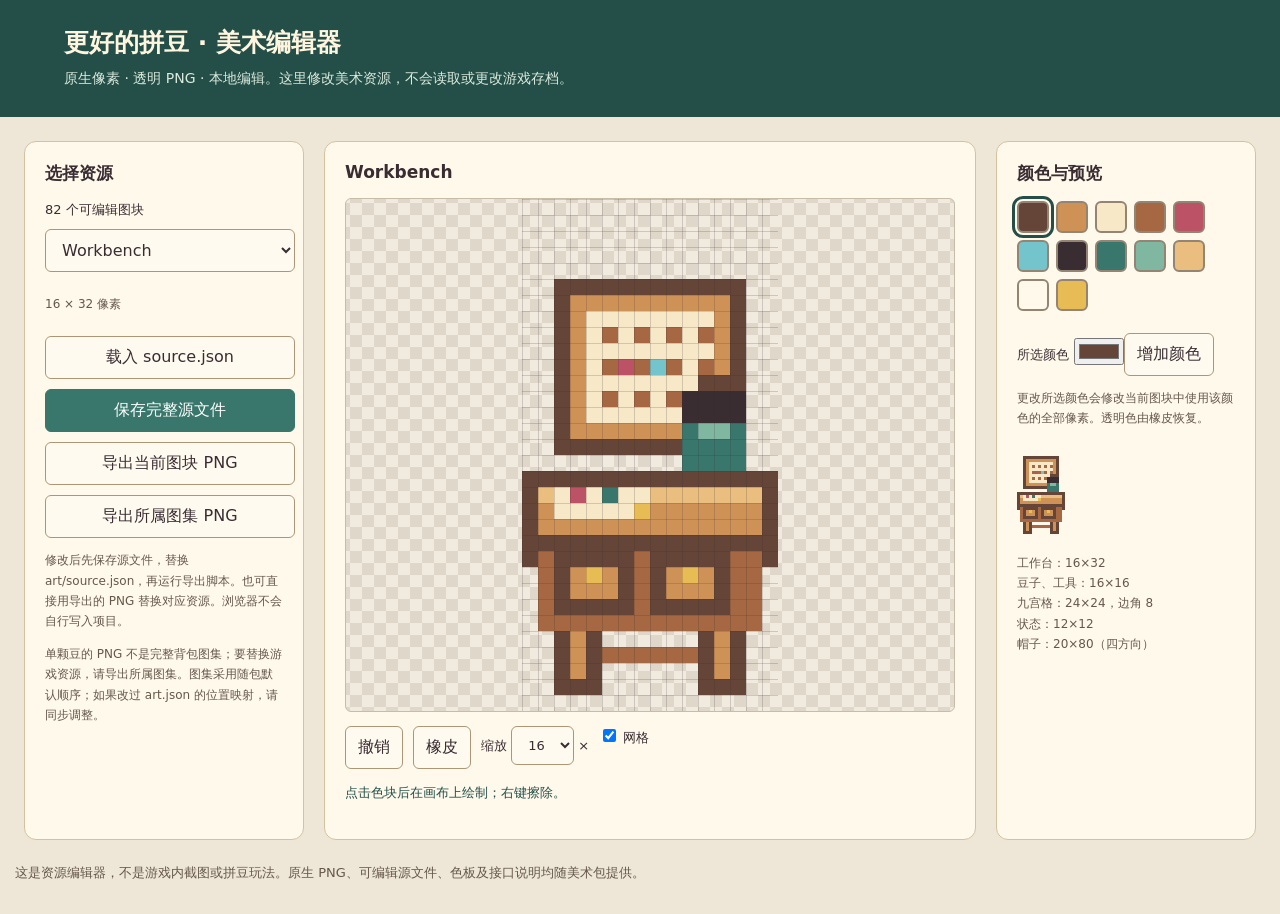
==== art/source-editor.html @ eb738bab "Publish Better Beads 1.0.0 RC7 source and release documentation" ====
<!doctype html><html lang="zh-CN"><meta charset="utf-8"><meta name="viewport" content="width=device-width,initial-scale=1"><title>更好的拼豆 · 美术编辑器</title>
<style>
:root{font-family:system-ui,"Microsoft YaHei",sans-serif;color:#392d32;background:#eee6d7}*{box-sizing:border-box}body{margin:0}header{background:#244f48;color:#fff5df;padding:26px 5vw}h1{font-size:25px;margin:0 0 8px}header p{margin:0;font-size:14px;color:#dbebdd}main{max-width:1300px;padding:24px;margin:auto;display:grid;grid-template-columns:280px 1fr 260px;gap:20px}.card{background:#fff9ec;border:1px solid #d4c1a2;border-radius:12px;padding:20px;min-width:0}h2{font-size:17px;margin:0 0 16px}p{line-height:1.7;font-size:14px}button,select,input{font:inherit}button,select{padding:10px 12px;border:1px solid #ad9676;border-radius:6px;background:#fffaf0;color:#392d32;cursor:pointer}button:hover{border-color:#39776c;background:#e3eddf}button.primary{background:#39776c;color:white;border-color:#39776c}button:focus-visible,select:focus-visible{outline:3px solid #ce8545;outline-offset:2px}.stack{display:grid;gap:10px}.small{font-size:12px;color:#65584b}.view{overflow:auto;display:grid;place-items:center;min-height:390px;background:repeating-conic-gradient(#ded7ca 0 25%,#f0eadf 0 50%) 50%/24px 24px;border:1px solid #c8bca8;border-radius:6px;margin-bottom:14px}canvas{image-rendering:pixelated;touch-action:none;cursor:crosshair;max-width:none}#palette{display:flex;flex-wrap:wrap;gap:7px;margin:12px 0}.swatch{width:32px;height:32px;padding:0;border:2px solid #948473}.swatch.selected{outline:3px solid #244f48;outline-offset:2px}#preview{cursor:default}#message{min-height:24px;font-size:13px;color:#244f48}a{color:#39776c}label{font-size:13px}footer{max-width:1250px;margin:0 auto 32px;color:#65584b;font-size:13px}@media(max-width:980px){main{grid-template-columns:240px 1fr}.right{grid-column:1/-1}}@media(max-width:640px){main{grid-template-columns:1fr}.view{min-height:320px}}
</style>
<header><h1>更好的拼豆 · 美术编辑器</h1><p>原生像素 · 透明 PNG · 本地编辑。这里修改美术资源，不会读取或更改游戏存档。</p></header>
<main><section class="card"><h2>选择资源</h2><div class="stack"><label for="sprite">82 个可编辑图块</label><select id="sprite"></select><p class="small" id="size"></p><button id="load">载入 source.json</button><input type="file" id="file" accept=".json" hidden><button id="json" class="primary">保存完整源文件</button><button id="png">导出当前图块 PNG</button><button id="atlas">导出所属图集 PNG</button></div><p class="small">修改后先保存源文件，替换 art/source.json，再运行导出脚本。也可直接用导出的 PNG 替换对应资源。浏览器不会自行写入项目。</p><p class="small">单颗豆的 PNG 不是完整背包图集；要替换游戏资源，请导出所属图集。图集采用随包默认顺序；如果改过 art.json 的位置映射，请同步调整。</p></section>
<section class="card"><h2 id="title">像素画布</h2><div class="view"><canvas id="paint" aria-label="逐像素绘制画布"></canvas></div><div style="display:flex;gap:10px;flex-wrap:wrap"><button id="undo">撤销</button><button id="erase">橡皮</button><label>缩放 <select id="zoom"><option>8</option><option selected>16</option><option>24</option><option>32</option></select> ×</label><label><input id="grid" type="checkbox" checked> 网格</label></div><p id="message" role="status">点击色块后在画布上绘制；右键擦除。</p></section>
<section class="card right"><h2>颜色与预览</h2><div id="palette"></div><label for="color">所选颜色</label> <input type="color" id="color"><button id="newColor" style="margin-top:10px">增加颜色</button><p class="small">更改所选颜色会修改当前图块中使用该颜色的全部像素。透明色由橡皮恢复。</p><canvas id="preview" aria-label="无网格像素预览"></canvas><p class="small">工作台：16×32<br>豆子、工具：16×16<br>九宫格：24×24，边角 8<br>状态：12×12<br>帽子：20×80（四方向）</p></section></main>
<footer>这是资源编辑器，不是游戏内截图或拼豆玩法。原生 PNG、可编辑源文件、色板及接口说明均随美术包提供。</footer>
<script src="source-data.js"></script><script>
'use strict';
let source=structuredClone(window.BEAD_ART_SOURCE),selected='',symbol='',history=[],drawing=false,strokeSymbol='',erasing=false;
const $=id=>document.getElementById(id),ctx=$('paint').getContext('2d'),pr=$('preview').getContext('2d');
const sprite=()=>source.sprites[selected];
function rgba(c){return '#'+(c.length===6?c+'ff':c)}
function raster(s){let c=document.createElement('canvas');c.width=s.width;c.height=s.height;let g=c.getContext('2d');s.pixels.forEach((row,y)=>[...row].forEach((k,x)=>{g.fillStyle=rgba(s.palette[k]);g.fillRect(x,y,1,1)}));return c}
function options(){let old=selected;$('sprite').replaceChildren(...Object.keys(source.sprites).map(id=>{let o=document.createElement('option');o.value=id;o.textContent=id;return o}));selected=source.sprites[old]?old:Object.keys(source.sprites)[0];$('sprite').value=selected;choose()}
function choose(){selected=$('sprite').value;history=[];symbol=Object.keys(sprite().palette).find(k=>sprite().palette[k]!=='00000000')||'.';erasing=false;palette();draw()}
function palette(){$('palette').replaceChildren(...Object.entries(sprite().palette).map(([k,c])=>{let b=document.createElement('button');b.className='swatch'+(k===symbol?' selected':'');b.style.background=rgba(c);b.title=k+' #'+c;b.setAttribute('aria-label','颜色 '+c);b.onclick=()=>{symbol=k;erasing=false;palette()};return b}));$('color').value='#'+sprite().palette[symbol].slice(0,6);$('erase').textContent=erasing?'橡皮已选中':'橡皮'}
function draw(){let s=sprite(),z=+$('zoom').value;let img=raster(s);$('paint').width=s.width*z;$('paint').height=s.height*z;ctx.imageSmoothingEnabled=false;ctx.drawImage(img,0,0,s.width*z,s.height*z);if($('grid').checked){ctx.strokeStyle='#392d3230';ctx.lineWidth=1;ctx.beginPath();for(let x=0;x<=s.width;x++){ctx.moveTo(x*z+.5,0);ctx.lineTo(x*z+.5,s.height*z)}for(let y=0;y<=s.height;y++){ctx.moveTo(0,y*z+.5);ctx.lineTo(s.width*z,y*z+.5)}ctx.stroke()}
$('preview').width=s.width*3;$('preview').height=s.height*3;pr.imageSmoothingEnabled=false;pr.drawImage(img,0,0,s.width*3,s.height*3);$('title').textContent=selected;$('size').textContent=s.width+' × '+s.height+' 像素';$('undo').disabled=!history.length}
function checkpoint(){history.push(JSON.stringify(sprite()));if(history.length>80)history.shift()}
function clearSymbol(){let s=sprite(),key=Object.keys(s.palette).find(k=>s.palette[k]==='00000000');if(key)return key;key=freeSymbol();s.palette[key]='00000000';return key}
function freeSymbol(){let chars='.0123456789ABCDEFGHIJKLMNOPQRSTUVWXYZabcdefghijklmnopqrstuvwxyz!$%&()*+,-/:;<=>?@[]^_{|}~';let c=[...chars].find(k=>!(k in sprite().palette));if(!c)throw Error('色板已满');return c}
function paint(e){let r=$('paint').getBoundingClientRect(),s=sprite(),x=Math.floor((e.clientX-r.left)/r.width*s.width),y=Math.floor((e.clientY-r.top)/r.height*s.height);if(x<0||y<0||x>=s.width||y>=s.height)return;let row=[...s.pixels[y]];row[x]=strokeSymbol;s.pixels[y]=row.join('');draw()}
$('paint').oncontextmenu=e=>e.preventDefault();$('paint').onpointerdown=e=>{e.preventDefault();checkpoint();drawing=true;strokeSymbol=e.button===2||erasing?clearSymbol():symbol;$('paint').setPointerCapture(e.pointerId);paint(e)};$('paint').onpointermove=e=>{if(drawing)paint(e)};$('paint').onpointerup=$('paint').onpointercancel=()=>{drawing=false;palette();$('message').textContent='有修改尚未导出，请保存完整源文件。'};
$('sprite').onchange=choose;$('zoom').onchange=$('grid').onchange=draw;$('undo').onclick=()=>{if(history.length){source.sprites[selected]=JSON.parse(history.pop());if(!(symbol in sprite().palette))symbol=Object.keys(sprite().palette)[0];palette();draw()}};
$('erase').onclick=()=>{erasing=!erasing;palette()};$('color').onchange=()=>{checkpoint();sprite().palette[symbol]=$('color').value.slice(1);palette();draw()};$('newColor').onclick=()=>{try{checkpoint();symbol=freeSymbol();sprite().palette[symbol]=$('color').value.slice(1);erasing=false;palette();draw()}catch(e){$('message').textContent=e.message}};
function download(blob,name){let a=document.createElement('a'),u=URL.createObjectURL(blob);a.href=u;a.download=name;a.click();setTimeout(()=>URL.revokeObjectURL(u),10000)}
$('json').onclick=()=>{download(new Blob([JSON.stringify(source,null,2)+'\n'],{type:'application/json'}),'source.json');$('message').textContent='已导出源文件。把它保存到 art/source.json，再运行导出脚本。'};
$('png').onclick=()=>raster(sprite()).toBlob(b=>download(b,selected.split('/').at(-1)+'.png'));
$('atlas').onclick=()=>{let prefix=selected.split('/')[0]+'/',cfg={ 'bead/':[8,16,'Beads.png'],'ui/':[10,24,'Ui.png'],'icon/':[12,16,'Icons.png'],'status/':[8,12,'Status.png']}[prefix];if(!cfg){$('png').click();return}let names=Object.keys(source.sprites).filter(n=>n.startsWith(prefix)),[cols,cell,file]=cfg,c=document.createElement('canvas');c.width=cols*cell;c.height=Math.ceil(names.length/cols)*cell;let g=c.getContext('2d');names.forEach((n,i)=>g.drawImage(raster(source.sprites[n]),i%cols*cell,Math.floor(i/cols)*cell));c.toBlob(b=>download(b,file));$('message').textContent='已导出 '+file+'，保留 art.json 中的对应位置映射。'};
$('load').onclick=()=>$('file').click();$('file').onchange=async()=>{try{let next=JSON.parse(await $('file').files[0].text());if(next.schema!==1||!next.sprites||Object.keys(next.sprites).length>512)throw Error('不是支持的资源源文件');for(let s of Object.values(next.sprites)){if(!Number.isInteger(s.width)||!Number.isInteger(s.height)||s.width<1||s.height<1||s.width>256||s.height>256||!s.palette||!Array.isArray(s.pixels)||s.pixels.length!==s.height||s.pixels.some(r=>typeof r!=='string'||r.length!==s.width||[...r].some(c=>!/^[0-9a-f]{6}([0-9a-f]{2})?$/i.test(s.palette[c]||''))))throw Error('图块数据无效')}source=next;options();$('message').textContent='源文件已载入，尚未写入项目。'}catch(e){$('message').textContent='无法载入：'+e.message}};
options();
</script></html>
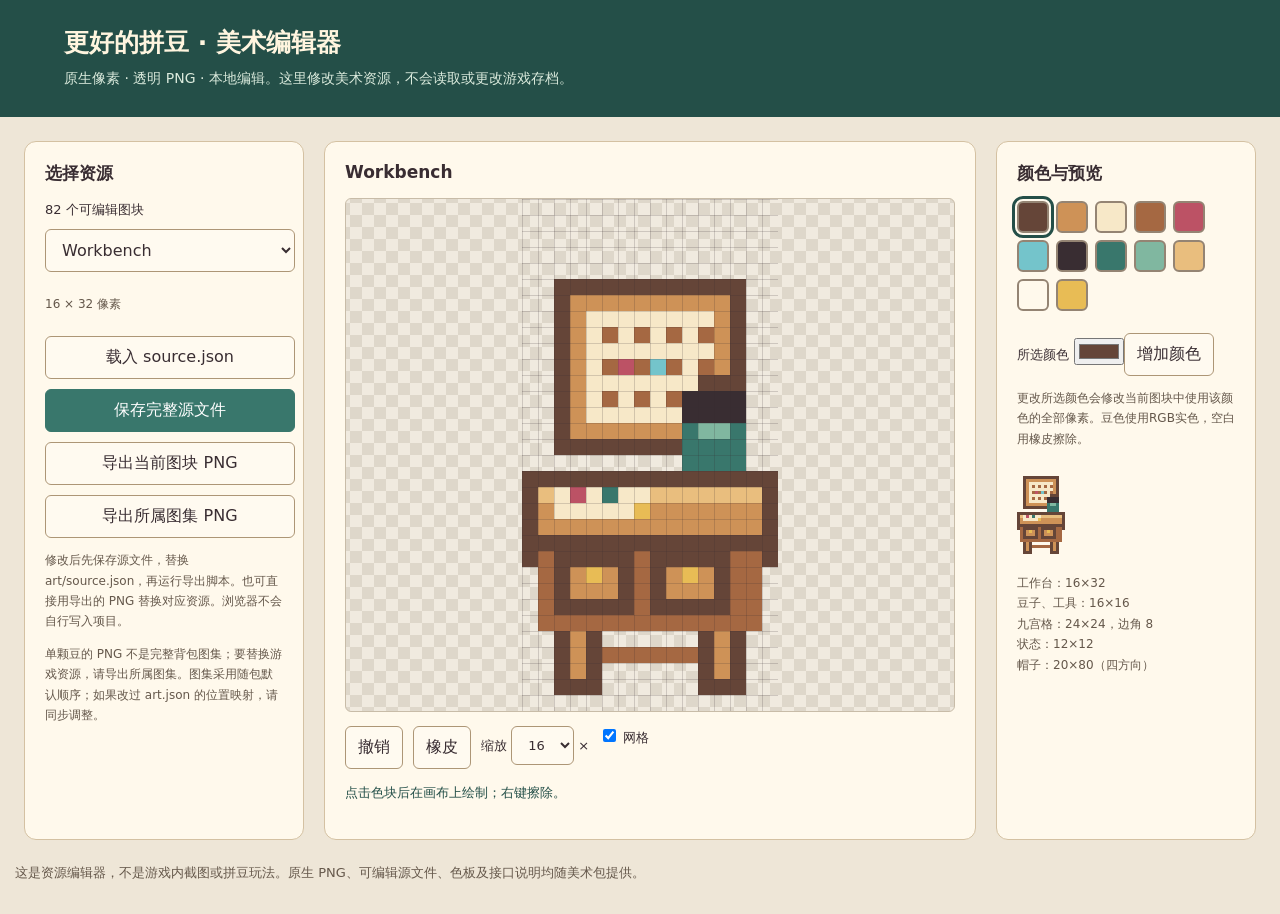
==== commit eebc4a4b: "Release Better Beads 1.1.0 RC4: decorating, shape weapons and player experience" ====
--- a/art/source-editor.html
+++ b/art/source-editor.html
@@ -5,31 +5,50 @@
 <header><h1>更好的拼豆 · 美术编辑器</h1><p>原生像素 · 透明 PNG · 本地编辑。这里修改美术资源，不会读取或更改游戏存档。</p></header>
 <main><section class="card"><h2>选择资源</h2><div class="stack"><label for="sprite">82 个可编辑图块</label><select id="sprite"></select><p class="small" id="size"></p><button id="load">载入 source.json</button><input type="file" id="file" accept=".json" hidden><button id="json" class="primary">保存完整源文件</button><button id="png">导出当前图块 PNG</button><button id="atlas">导出所属图集 PNG</button></div><p class="small">修改后先保存源文件，替换 art/source.json，再运行导出脚本。也可直接用导出的 PNG 替换对应资源。浏览器不会自行写入项目。</p><p class="small">单颗豆的 PNG 不是完整背包图集；要替换游戏资源，请导出所属图集。图集采用随包默认顺序；如果改过 art.json 的位置映射，请同步调整。</p></section>
 <section class="card"><h2 id="title">像素画布</h2><div class="view"><canvas id="paint" aria-label="逐像素绘制画布"></canvas></div><div style="display:flex;gap:10px;flex-wrap:wrap"><button id="undo">撤销</button><button id="erase">橡皮</button><label>缩放 <select id="zoom"><option>8</option><option selected>16</option><option>24</option><option>32</option></select> ×</label><label><input id="grid" type="checkbox" checked> 网格</label></div><p id="message" role="status">点击色块后在画布上绘制；右键擦除。</p></section>
-<section class="card right"><h2>颜色与预览</h2><div id="palette"></div><label for="color">所选颜色</label> <input type="color" id="color"><button id="newColor" style="margin-top:10px">增加颜色</button><p class="small">更改所选颜色会修改当前图块中使用该颜色的全部像素。透明色由橡皮恢复。</p><canvas id="preview" aria-label="无网格像素预览"></canvas><p class="small">工作台：16×32<br>豆子、工具：16×16<br>九宫格：24×24，边角 8<br>状态：12×12<br>帽子：20×80（四方向）</p></section></main>
+<section class="card right"><h2>颜色与预览</h2><div id="palette"></div><label for="color">所选颜色</label> <input type="color" id="color"><button id="newColor" style="margin-top:10px">增加颜色</button><p class="small">更改所选颜色会修改当前图块中使用该颜色的全部像素。豆色使用RGB实色，空白用橡皮擦除。</p><canvas id="preview" aria-label="无网格像素预览"></canvas><p class="small">工作台：16×32<br>豆子、工具：16×16<br>九宫格：24×24，边角 8<br>状态：12×12<br>帽子：20×80（四方向）</p></section></main>
 <footer>这是资源编辑器，不是游戏内截图或拼豆玩法。原生 PNG、可编辑源文件、色板及接口说明均随美术包提供。</footer>
-<script src="source-data.js"></script><script>
+<script src="source-data.js"></script><script src="source-core.js"></script><script>
 'use strict';
 let source=structuredClone(window.BEAD_ART_SOURCE),selected='',symbol='',history=[],drawing=false,strokeSymbol='',erasing=false;
+let exportedSource=JSON.stringify(source),loadVersion=0;
+let displayRaster=null,editVersion=0,displayVersion=-1,drawPending=false;
 const $=id=>document.getElementById(id),ctx=$('paint').getContext('2d'),pr=$('preview').getContext('2d');
 const sprite=()=>source.sprites[selected];
 function rgba(c){return '#'+(c.length===6?c+'ff':c)}
-function raster(s){let c=document.createElement('canvas');c.width=s.width;c.height=s.height;let g=c.getContext('2d');s.pixels.forEach((row,y)=>[...row].forEach((k,x)=>{g.fillStyle=rgba(s.palette[k]);g.fillRect(x,y,1,1)}));return c}
-function options(){let old=selected;$('sprite').replaceChildren(...Object.keys(source.sprites).map(id=>{let o=document.createElement('option');o.value=id;o.textContent=id;return o}));selected=source.sprites[old]?old:Object.keys(source.sprites)[0];$('sprite').value=selected;choose()}
-function choose(){selected=$('sprite').value;history=[];symbol=Object.keys(sprite().palette).find(k=>sprite().palette[k]!=='00000000')||'.';erasing=false;palette();draw()}
-function palette(){$('palette').replaceChildren(...Object.entries(sprite().palette).map(([k,c])=>{let b=document.createElement('button');b.className='swatch'+(k===symbol?' selected':'');b.style.background=rgba(c);b.title=k+' #'+c;b.setAttribute('aria-label','颜色 '+c);b.onclick=()=>{symbol=k;erasing=false;palette()};return b}));$('color').value='#'+sprite().palette[symbol].slice(0,6);$('erase').textContent=erasing?'橡皮已选中':'橡皮'}
-function draw(){let s=sprite(),z=+$('zoom').value;let img=raster(s);$('paint').width=s.width*z;$('paint').height=s.height*z;ctx.imageSmoothingEnabled=false;ctx.drawImage(img,0,0,s.width*z,s.height*z);if($('grid').checked){ctx.strokeStyle='#392d3230';ctx.lineWidth=1;ctx.beginPath();for(let x=0;x<=s.width;x++){ctx.moveTo(x*z+.5,0);ctx.lineTo(x*z+.5,s.height*z)}for(let y=0;y<=s.height;y++){ctx.moveTo(0,y*z+.5);ctx.lineTo(s.width*z,y*z+.5)}ctx.stroke()}
+function raster(s,c=document.createElement('canvas')){c.width=s.width;c.height=s.height;let g=c.getContext('2d');s.pixels.forEach((row,y)=>[...row].forEach((k,x)=>{g.fillStyle=rgba(s.palette[k]);g.fillRect(x,y,1,1)}));return c}
+function options(){let old=selected;$('sprite').replaceChildren(...Object.keys(source.sprites).map(id=>{let o=document.createElement('option');o.value=id;o.textContent=id;return o}));selected=Object.hasOwn(source.sprites,old)?old:Object.keys(source.sprites)[0];$('sprite').value=selected;choose()}
+function choose(){selected=$('sprite').value;history=[];symbol=Object.keys(sprite().palette).find(k=>sprite().palette[k].length===6||parseInt(sprite().palette[k].slice(6),16)>0)||Object.keys(sprite().palette)[0];erasing=false;editVersion++;palette();draw()}
+function palette(){$('palette').replaceChildren(...Object.entries(sprite().palette).map(([k,c])=>{let b=document.createElement('button');b.className='swatch'+(k===symbol?' selected':'');b.style.background=c.length===8&&parseInt(c.slice(6),16)===0?'transparent':'#'+c.slice(0,6);b.title=k+' #'+c.slice(0,6);b.setAttribute('aria-label','颜色 '+c.slice(0,6));b.onclick=()=>{symbol=k;erasing=c.length===8&&parseInt(c.slice(6),16)===0;palette()};return b}));$('color').value='#'+sprite().palette[symbol].slice(0,6);$('erase').textContent=erasing?'橡皮已选中':'橡皮'}
+function requestDraw(){if(drawPending)return;drawPending=true;requestAnimationFrame(()=>{drawPending=false;draw()})}
+function draw(){let s=sprite(),z=+$('zoom').value;if(displayVersion!==editVersion){displayRaster=raster(s,displayRaster||document.createElement('canvas'));displayVersion=editVersion;}let img=displayRaster;$('paint').width=s.width*z;$('paint').height=s.height*z;ctx.imageSmoothingEnabled=false;ctx.drawImage(img,0,0,s.width*z,s.height*z);if($('grid').checked){ctx.strokeStyle='#392d3230';ctx.lineWidth=1;ctx.beginPath();for(let x=0;x<=s.width;x++){ctx.moveTo(x*z+.5,0);ctx.lineTo(x*z+.5,s.height*z)}for(let y=0;y<=s.height;y++){ctx.moveTo(0,y*z+.5);ctx.lineTo(s.width*z,y*z+.5)}ctx.stroke()}
 $('preview').width=s.width*3;$('preview').height=s.height*3;pr.imageSmoothingEnabled=false;pr.drawImage(img,0,0,s.width*3,s.height*3);$('title').textContent=selected;$('size').textContent=s.width+' × '+s.height+' 像素';$('undo').disabled=!history.length}
 function checkpoint(){history.push(JSON.stringify(sprite()));if(history.length>80)history.shift()}
 function clearSymbol(){let s=sprite(),key=Object.keys(s.palette).find(k=>s.palette[k]==='00000000');if(key)return key;key=freeSymbol();s.palette[key]='00000000';return key}
 function freeSymbol(){let chars='.0123456789ABCDEFGHIJKLMNOPQRSTUVWXYZabcdefghijklmnopqrstuvwxyz!$%&()*+,-/:;<=>?@[]^_{|}~';let c=[...chars].find(k=>!(k in sprite().palette));if(!c)throw Error('色板已满');return c}
-function paint(e){let r=$('paint').getBoundingClientRect(),s=sprite(),x=Math.floor((e.clientX-r.left)/r.width*s.width),y=Math.floor((e.clientY-r.top)/r.height*s.height);if(x<0||y<0||x>=s.width||y>=s.height)return;let row=[...s.pixels[y]];row[x]=strokeSymbol;s.pixels[y]=row.join('');draw()}
-$('paint').oncontextmenu=e=>e.preventDefault();$('paint').onpointerdown=e=>{e.preventDefault();checkpoint();drawing=true;strokeSymbol=e.button===2||erasing?clearSymbol():symbol;$('paint').setPointerCapture(e.pointerId);paint(e)};$('paint').onpointermove=e=>{if(drawing)paint(e)};$('paint').onpointerup=$('paint').onpointercancel=()=>{drawing=false;palette();$('message').textContent='有修改尚未导出，请保存完整源文件。'};
-$('sprite').onchange=choose;$('zoom').onchange=$('grid').onchange=draw;$('undo').onclick=()=>{if(history.length){source.sprites[selected]=JSON.parse(history.pop());if(!(symbol in sprite().palette))symbol=Object.keys(sprite().palette)[0];palette();draw()}};
-$('erase').onclick=()=>{erasing=!erasing;palette()};$('color').onchange=()=>{checkpoint();sprite().palette[symbol]=$('color').value.slice(1);palette();draw()};$('newColor').onclick=()=>{try{checkpoint();symbol=freeSymbol();sprite().palette[symbol]=$('color').value.slice(1);erasing=false;palette();draw()}catch(e){$('message').textContent=e.message}};
-function download(blob,name){let a=document.createElement('a'),u=URL.createObjectURL(blob);a.href=u;a.download=name;a.click();setTimeout(()=>URL.revokeObjectURL(u),10000)}
-$('json').onclick=()=>{download(new Blob([JSON.stringify(source,null,2)+'\n'],{type:'application/json'}),'source.json');$('message').textContent='已导出源文件。把它保存到 art/source.json，再运行导出脚本。'};
+function solidSymbol(){let s=sprite(),rgb=s.palette[symbol].slice(0,6),key=Object.keys(s.palette).find(k=>s.palette[k].slice(0,6).toLowerCase()===rgb.toLowerCase()&&(s.palette[k].length===6||s.palette[k].slice(6).toLowerCase()==='ff'));if(!key){key=freeSymbol();s.palette[key]=rgb;}symbol=key;return key;}
+function paint(e){let r=$('paint').getBoundingClientRect(),s=sprite(),x=Math.floor((e.clientX-r.left)/r.width*s.width),y=Math.floor((e.clientY-r.top)/r.height*s.height);if(x<0||y<0||x>=s.width||y>=s.height||s.pixels[y][x]===strokeSymbol)return;let row=[...s.pixels[y]];row[x]=strokeSymbol;s.pixels[y]=row.join('');editVersion++;requestDraw()}
+$('paint').oncontextmenu=e=>e.preventDefault();$('paint').onpointerdown=e=>{if(drawing||e.button>2)return;e.preventDefault();try{let previous=JSON.stringify(sprite());strokeSymbol=e.button===2||erasing?clearSymbol():solidSymbol();history.push(previous);if(history.length>80)history.shift();drawing=true;$('paint').setPointerCapture(e.pointerId);paint(e)}catch(e){drawing=false;$('message').textContent=e.message}};$('paint').onpointermove=e=>{if(drawing)paint(e)};$('paint').onpointerup=$('paint').onpointercancel=$('paint').onlostpointercapture=()=>{drawing=false;palette();$('message').textContent='有修改尚未导出，请保存完整源文件。'};
+$('sprite').onchange=choose;$('zoom').onchange=$('grid').onchange=draw;$('undo').onclick=()=>{if(history.length){drawing=false;source.sprites[selected]=JSON.parse(history.pop());if(!(symbol in sprite().palette))symbol=Object.keys(sprite().palette)[0];editVersion++;palette();draw()}};
+$('erase').onclick=()=>{erasing=!erasing;palette()};
+function changeColor(next){if(next.toLowerCase()===sprite().palette[symbol].toLowerCase())return;checkpoint();sprite().palette[symbol]=next;editVersion++;palette();draw()}
+$('color').onchange=()=>{let c=sprite().palette[symbol];if(c.length===8&&parseInt(c.slice(6),16)===0){$('newColor').onclick();return;}erasing=false;changeColor($('color').value.slice(1));palette();};
+$('newColor').onclick=()=>{try{let next=freeSymbol();checkpoint();symbol=next;sprite().palette[symbol]=$('color').value.slice(1);erasing=false;editVersion++;palette();draw()}catch(e){$('message').textContent=e.message}};
+function download(blob,name){if(!blob){$('message').textContent='PNG编码失败，未导出文件。';return;}let a=document.createElement('a'),u=URL.createObjectURL(blob);a.href=u;a.download=name;a.click();setTimeout(()=>URL.revokeObjectURL(u),10000)}
+$('json').onclick=()=>{download(new Blob([JSON.stringify(source,null,2)+'\n'],{type:'application/json'}),'source.json');exportedSource=JSON.stringify(source);$('message').textContent='已导出源文件。把它保存到 art/source.json，再运行导出脚本。'};
 $('png').onclick=()=>raster(sprite()).toBlob(b=>download(b,selected.split('/').at(-1)+'.png'));
 $('atlas').onclick=()=>{let prefix=selected.split('/')[0]+'/',cfg={ 'bead/':[8,16,'Beads.png'],'ui/':[10,24,'Ui.png'],'icon/':[12,16,'Icons.png'],'status/':[8,12,'Status.png']}[prefix];if(!cfg){$('png').click();return}let names=Object.keys(source.sprites).filter(n=>n.startsWith(prefix)),[cols,cell,file]=cfg,c=document.createElement('canvas');c.width=cols*cell;c.height=Math.ceil(names.length/cols)*cell;let g=c.getContext('2d');names.forEach((n,i)=>g.drawImage(raster(source.sprites[n]),i%cols*cell,Math.floor(i/cols)*cell));c.toBlob(b=>download(b,file));$('message').textContent='已导出 '+file+'，保留 art.json 中的对应位置映射。'};
-$('load').onclick=()=>$('file').click();$('file').onchange=async()=>{try{let next=JSON.parse(await $('file').files[0].text());if(next.schema!==1||!next.sprites||Object.keys(next.sprites).length>512)throw Error('不是支持的资源源文件');for(let s of Object.values(next.sprites)){if(!Number.isInteger(s.width)||!Number.isInteger(s.height)||s.width<1||s.height<1||s.width>256||s.height>256||!s.palette||!Array.isArray(s.pixels)||s.pixels.length!==s.height||s.pixels.some(r=>typeof r!=='string'||r.length!==s.width||[...r].some(c=>!/^[0-9a-f]{6}([0-9a-f]{2})?$/i.test(s.palette[c]||''))))throw Error('图块数据无效')}source=next;options();$('message').textContent='源文件已载入，尚未写入项目。'}catch(e){$('message').textContent='无法载入：'+e.message}};
+$('load').onclick=()=>$('file').click();$('file').onchange=async()=>{
+ const file=$('file').files[0],version=++loadVersion;if(!file)return;
+ try{
+  const next=ArtSourceCore.validateSource(JSON.parse(await file.text()));
+  if(version!==loadVersion)return;
+  if(JSON.stringify(source)!==exportedSource&&!window.confirm('当前修改尚未导出，载入会替换全部图块。是否继续？'))return;
+  const old={source,selected,symbol,history,erasing};
+  try{source=next;options();}catch(e){({source,selected,symbol,history,erasing}=old);throw e;}
+  exportedSource=JSON.stringify(source);drawing=false;$('message').textContent='源文件已载入，尚未写入项目。';
+ }catch(e){if(version===loadVersion)$('message').textContent='无法载入：'+e.message;}
+ finally{if(version===loadVersion)$('file').value='';}
+};
+window.addEventListener('beforeunload',e=>{if(JSON.stringify(source)!==exportedSource){e.preventDefault();e.returnValue='';}});
 options();
 </script></html>
